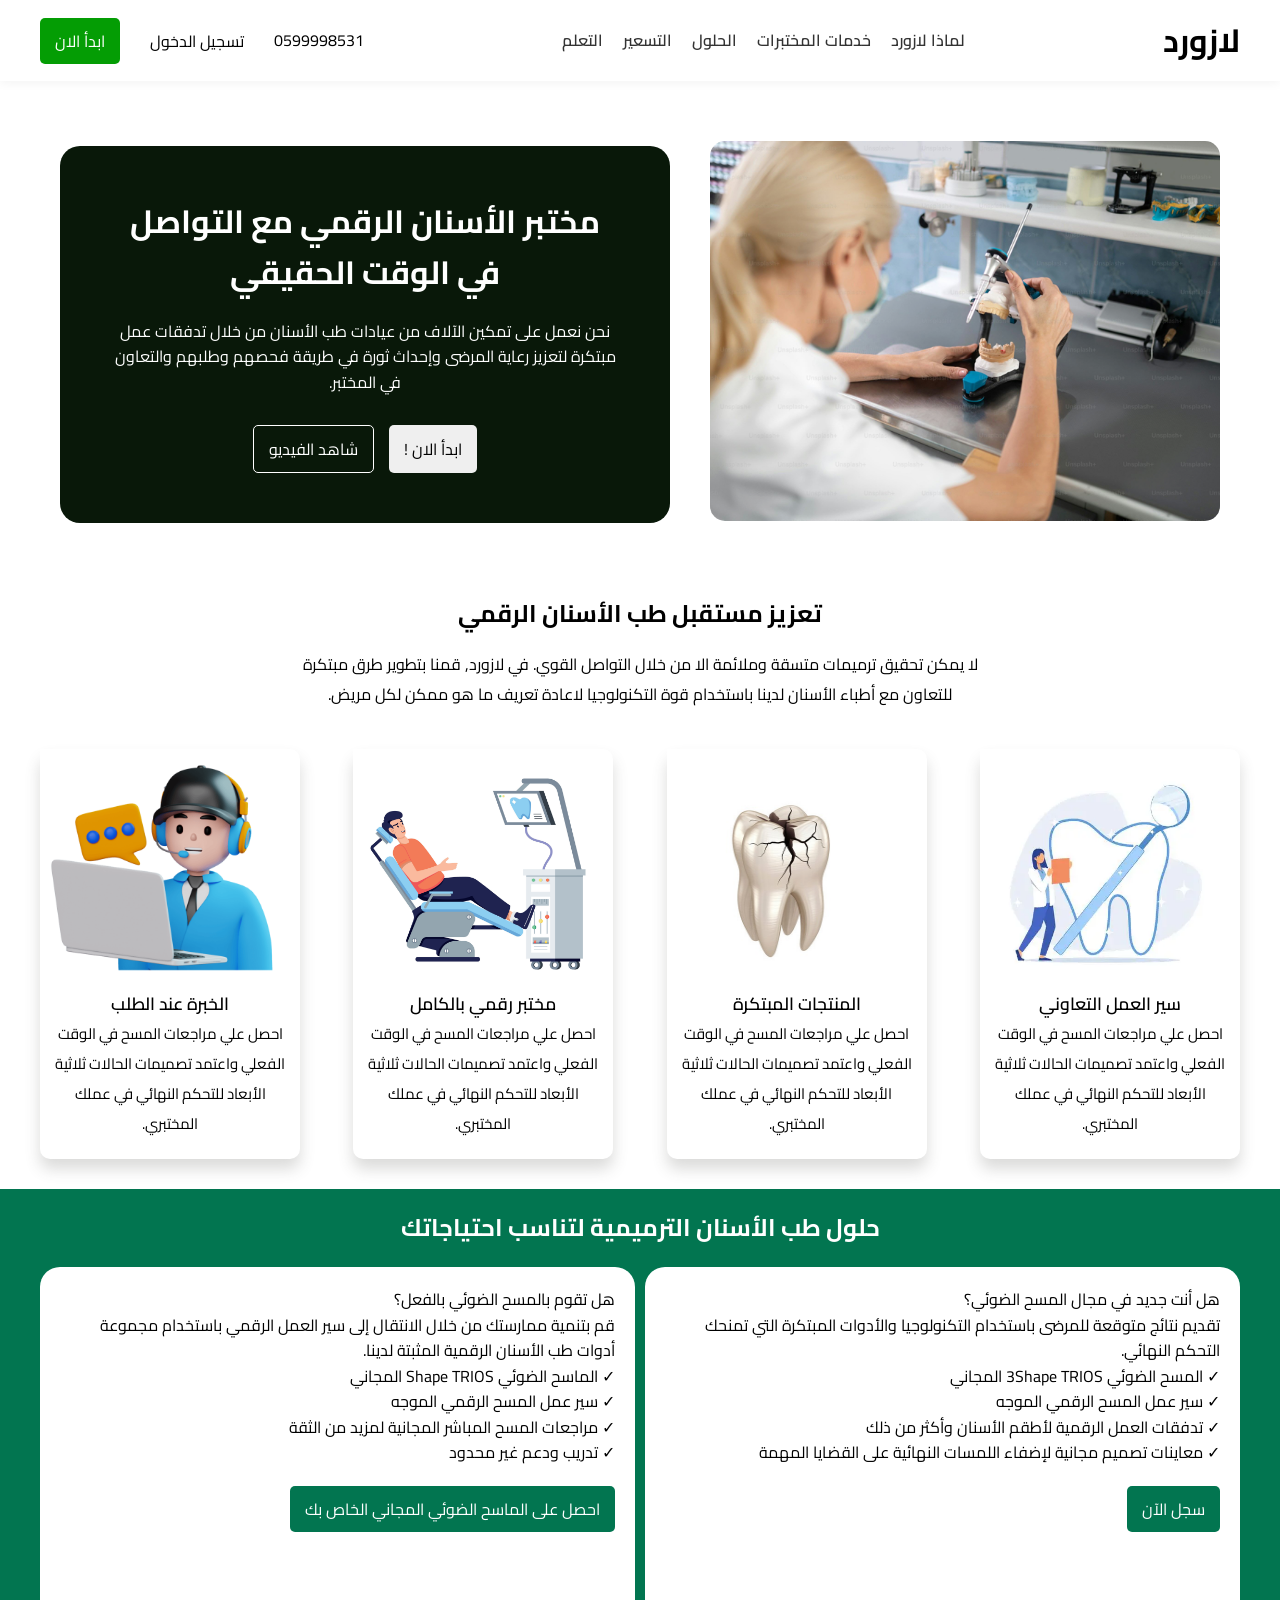
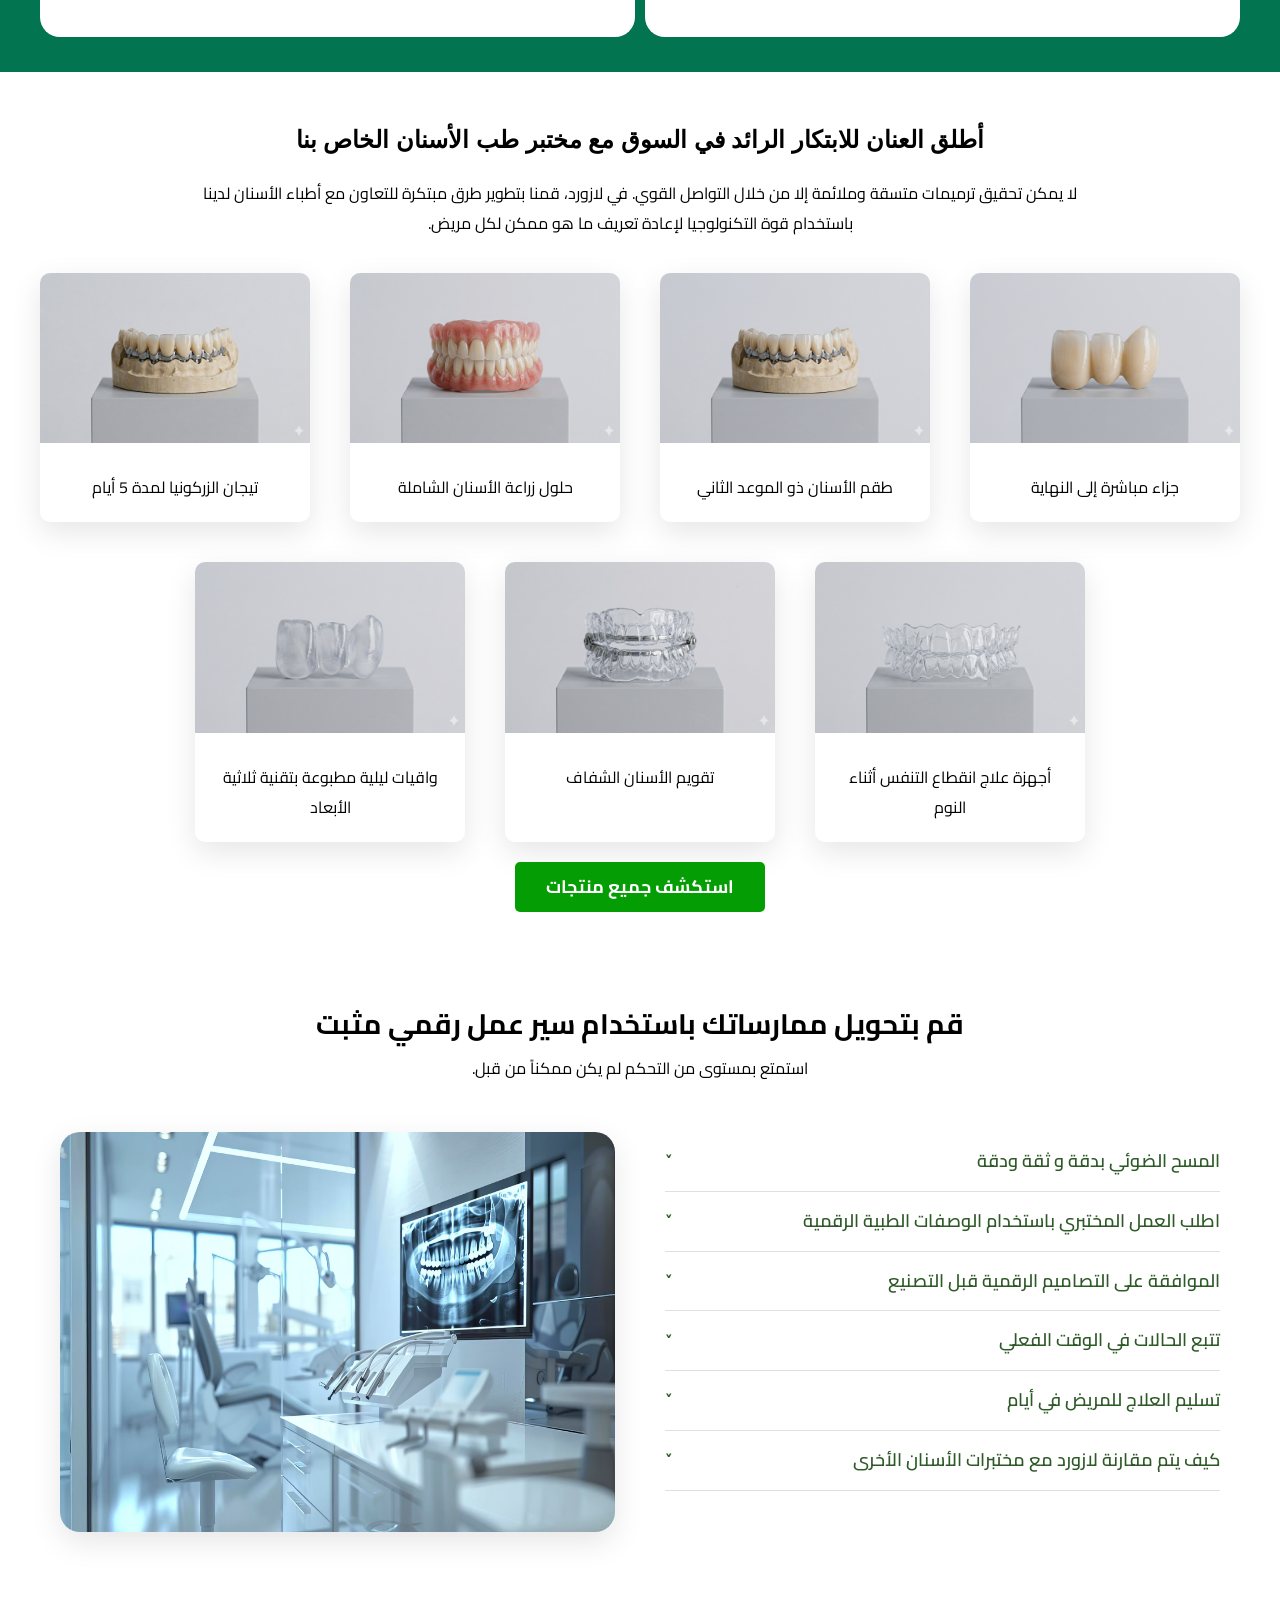
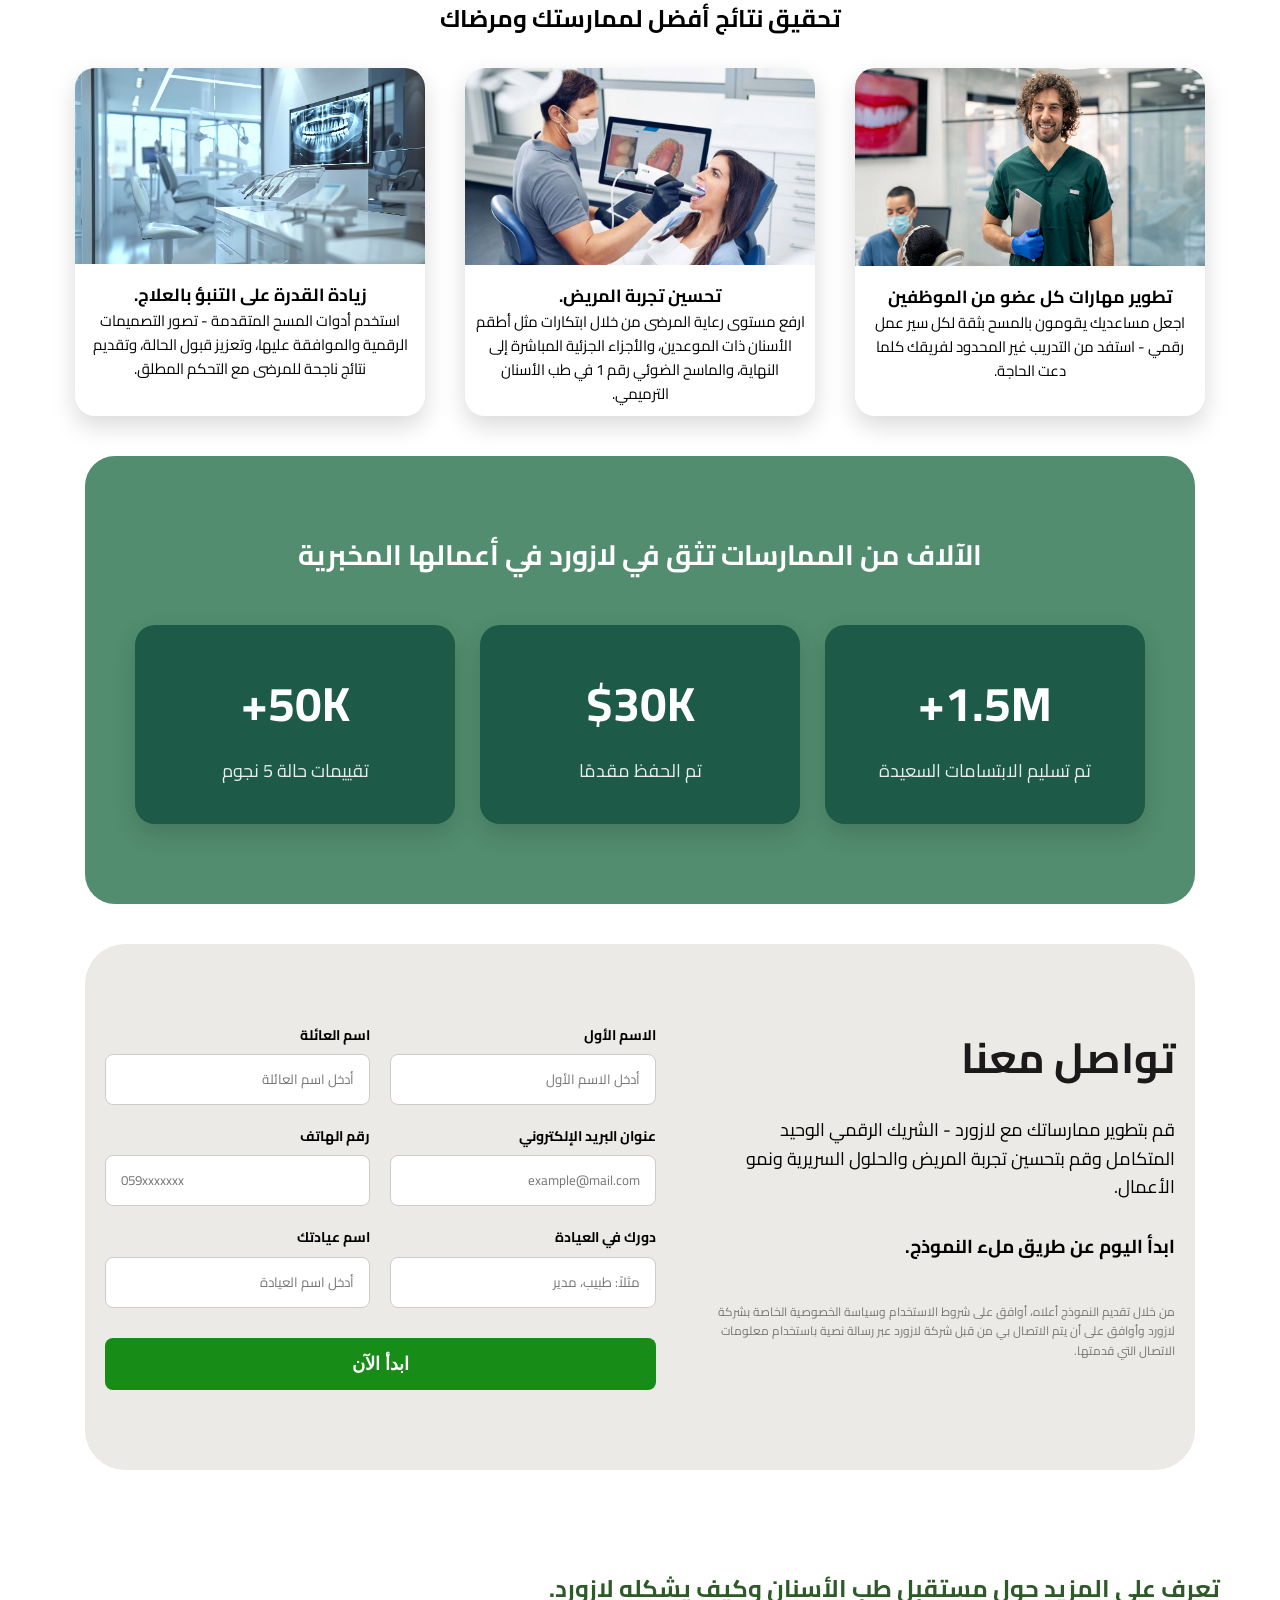
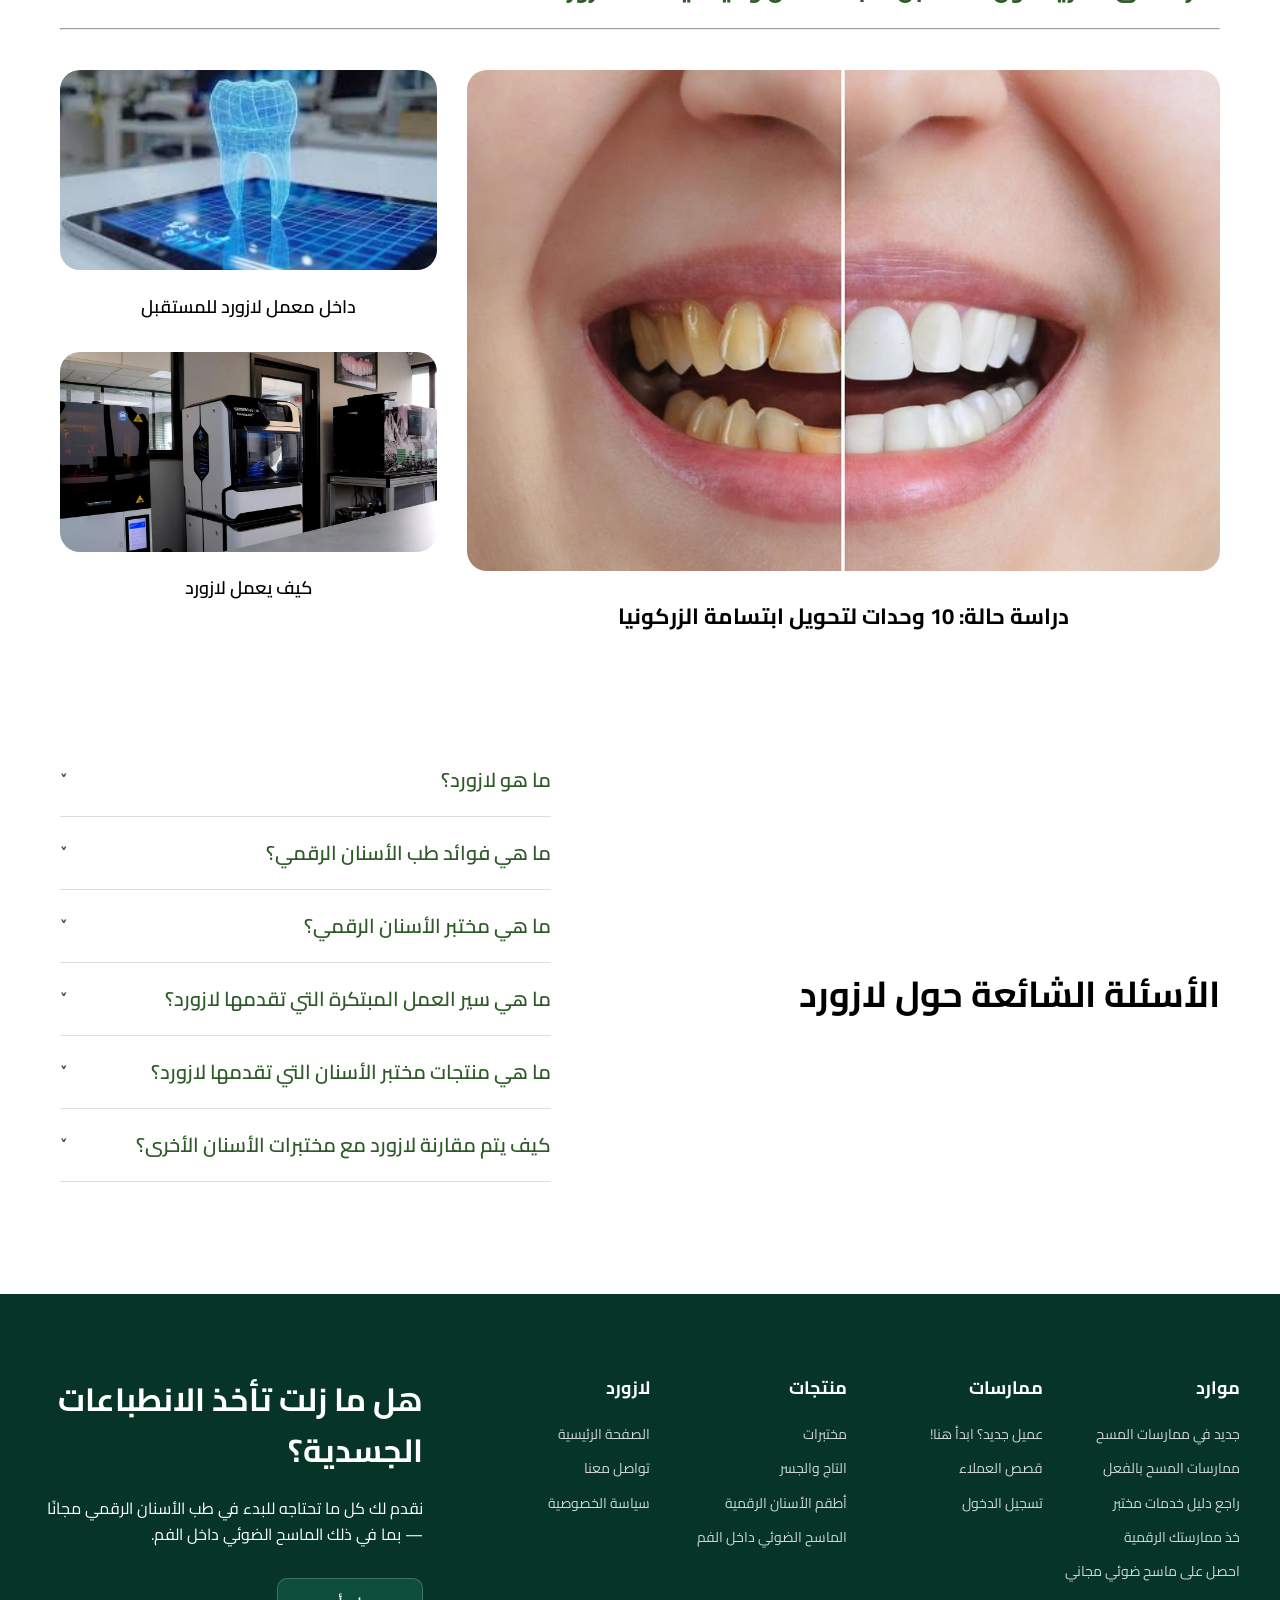
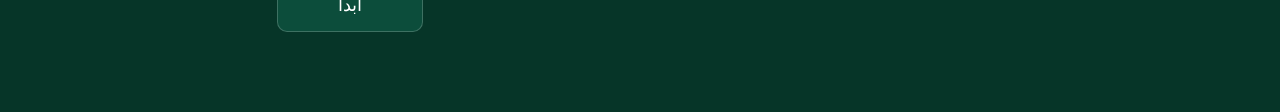
==== index.html @ 4a9c9817 "dental clinic-website" ====
<!doctype html>
<html lang="ar" dir="rtl">
  <head>
    <meta charset="UTF-8" />
    <meta name="viewport" content="width=device-width, initial-scale=1.0" />
    <title>لازورد - مختبر الأسنان الرقمي</title>
    <link rel="icon" type="image/png" href="assets/teeth_002.png">
    <link rel="stylesheet" href="./styles/style.css" />
  </head>
  <body>
    <header>
      <div class="container header-content">
        <h1><a href="./index.html">لازورد</a></h1>

        <nav class="main-nav">
          <ul class="nav-links">
            <li><a href="./why_lazord.html">لماذا لازورد</a></li>
            <li><a href="./lab_services.html">خدمات المختبرات</a></li>
            <li><a href="./solutions.html">الحلول</a></li>
            <li><a href="./pricing.html">التسعير</a></li>
            <li><a href="./learning.html">التعلم</a></li>
          </ul>
        </nav>

        <div class="info-header">
          <p class="connect-header">0599998531</p>
          <button class="login btn">تسجيل الدخول</button>
          <button class="start-now btn">ابدأ الان</button>
        </div>

        <button class="menu-toggle">☰</button>
      </div>
    </header>
    <!-----------------Hero Section-------------------->
    <section class="container hero-section">
      <div class="hero-image">
        <img src="./assets/hero-image.png" alt="Dental Clinic" />
      </div>

      <div class="hero-box">
        <h2 class="hero-title">
          مختبر الأسنان الرقمي مع التواصل في الوقت الحقيقي
        </h2>
        <p class="hero-text">
          نحن نعمل على تمكين الآلاف من عيادات طب الأسنان من خلال تدفقات عمل
          مبتكرة لتعزيز رعاية المرضى وإحداث ثورة في طريقة فحصهم وطلبهم والتعاون
          في المختبر.
        </p>

        <div class="hero-actions">
          <button class="hero-btn btn">ابدأ الان !</button>
          <button class="hero-btn btn btn-outline">شاهد الفيديو</button>
        </div>
      </div>
    </section>
    <!-----------------Services------------------------->
    <section class="container services">
      <h2 class="title-services">تعزيز مستقبل طب الأسنان الرقمي</h2>
      <p class="text-services">
        لا يمكن تحقيق ترميمات متسقة وملائمة الا من خلال التواصل القوي. في
        لازورد, قمنا بتطوير طرق مبتكرة للتعاون مع أطباء الأسنان لدينا باستخدام
        قوة التكنولوجيا لاعادة تعريف ما هو ممكن لكل مريض.
      </p>
      <div class="services-card">
        <div class="card">
          <img
            class="image-cardServices"
            src="./assets/services/digital-dentistry.png"
            alt=""
          />
          <h3 class="title-card">سير العمل التعاوني</h3>
          <p class="text-card">
            احصل علي مراجعات المسح في الوقت الفعلي واعتمد تصميمات الحالات ثلاثية
            الأبعاد للتحكم النهائي في عملك المختبري.
          </p>
        </div>

        <div class="card">
          <img
            class="image-cardServices"
            src="./assets/services/dental-prosthetics.jpg"
            alt=""
          />
          <h3 class="title-card">المنتجات المبتكرة</h3>
          <p class="text-card">
            احصل علي مراجعات المسح في الوقت الفعلي واعتمد تصميمات الحالات ثلاثية
            الأبعاد للتحكم النهائي في عملك المختبري.
          </p>
        </div>

        <div class="card">
          <img
            class="image-cardServices"
            src="./assets/services/dental-scanner.png"
            alt=""
          />
          <h3 class="title-card">مختبر رقمي بالكامل</h3>
          <p class="text-card">
            احصل علي مراجعات المسح في الوقت الفعلي واعتمد تصميمات الحالات ثلاثية
            الأبعاد للتحكم النهائي في عملك المختبري.
          </p>
        </div>

        <div class="card">
          <img
            class="image-cardServices"
            src="./assets/services/customer-support.png"
            alt=""
          />
          <h3 class="title-card">الخبرة عند الطلب</h3>
          <p class="text-card">
            احصل علي مراجعات المسح في الوقت الفعلي واعتمد تصميمات الحالات ثلاثية
            الأبعاد للتحكم النهائي في عملك المختبري.
          </p>
        </div>
      </div>
    </section>
    <!-----------------Dental Solutions------------------------------->
    <section class="dental-solutions">
      <h2 class="solutions-title">
        حلول طب الأسنان الترميمية لتناسب احتياجاتك
      </h2>
      <div class="container-solutions">
        <div class="solutions">
          <p>هل أنت جديد في مجال المسح الضوئي؟</p>
          <p>
            تقديم نتائج متوقعة للمرضى باستخدام التكنولوجيا والأدوات المبتكرة
            التي تمنحك التحكم النهائي.
          </p>
          <ul>
            <li>✓ المسح الضوئي 3Shape TRIOS المجاني</li>
            <li>✓ سير عمل المسح الرقمي الموجه</li>

            <li>✓ تدفقات العمل الرقمية لأطقم الأسنان وأكثر من ذلك</li>
            <li>
              ✓ معاينات تصميم مجانية لإضفاء اللمسات النهائية على القضايا المهمة
            </li>
          </ul>
          <button class="btn solution-btn">سجل الآن</button>
        </div>

        <div class="solutions">
          <p>هل تقوم بالمسح الضوئي بالفعل؟</p>
          <p>
            قم بتنمية ممارستك من خلال الانتقال إلى سير العمل الرقمي باستخدام
            مجموعة أدوات طب الأسنان الرقمية المثبتة لدينا.
          </p>

          <ul>
            <li>✓ الماسح الضوئي Shape TRIOS المجاني</li>
            <li>✓ سير عمل المسح الرقمي الموجه</li>
            <li>✓ مراجعات المسح المباشر المجانية لمزيد من الثقة</li>
            <li>✓ تدريب ودعم غير محدود</li>
          </ul>
          <button class="btn solution-btn">
            احصل على الماسح الضوئي المجاني الخاص بك
          </button>
        </div>
      </div>

      <div></div>
    </section>
    <!-----------------Dlaboratory Products--------------------------->
    <section class="container dlaboratory-products">
      <h2 class="product-title">
        أطلق العنان للابتكار الرائد في السوق مع مختبر طب الأسنان الخاص بنا
      </h2>
      <p class="product-text">
        لا يمكن تحقيق ترميمات متسقة وملائمة إلا من خلال التواصل القوي. في
        لازورد، قمنا بتطوير طرق مبتكرة للتعاون مع أطباء الأسنان لدينا باستخدام
        قوة التكنولوجيا لإعادة تعريف ما هو ممكن لكل مريض.
      </p>

      <div class="all-products">
        <div class="product-dental">
          <img
            class="products-image"
            src="./assets/all-products/zirconia-rowns_1.png"
            alt=""
          />
          <p class="products-text">جزاء مباشرة إلى النهاية</p>
        </div>

        <div class="product-dental">
          <img
            class="products-image"
            src="./assets/all-products/implant-solutions_2.png"
            alt=""
          />
          <p class="products-text">طقم الأسنان ذو الموعد الثاني</p>
        </div>

        <div class="product-dental">
          <img
            class="products-image"
            src="./assets/all-products/two-appointment-denture_3.png"
            alt=""
          />
          <p class="products-text">حلول زراعة الأسنان الشاملة</p>
        </div>

        <div class="product-dental">
          <img
            class="products-image"
            src="./assets/all-products/direct-to-end-parts-4.png"
            alt=""
          />
          <p class="products-text">تيجان الزركونيا لمدة 5 أيام</p>
        </div>

        <div class="product-dental">
          <img
            class="products-image"
            src="./assets/all-products/clear-aligner-5.png"
            alt=""
          />
          <p class="products-text">أجهزة علاج انقطاع التنفس أثناء النوم</p>
        </div>

        <div class="product-dental">
          <img
            class="products-image"
            src="./assets/all-products/sleep-apnea-appliances_6.png"
            alt=""
          />
          <p class="products-text">تقويم الأسنان الشفاف</p>
        </div>

        <div class="product-dental">
          <img
            class="products-image"
            src="./assets/all-products/3d-printed-night-guards7.png"
            alt=""
          />
          <p class="products-text">واقيات ليلية مطبوعة بتقنية ثلاثية الأبعاد</p>
        </div>
      </div>
      <button class="btn btn-products">استكشف جميع منتجات المختبر</button>
    </section>

    <!----------------transformation section--------------------------------------------------->
    <section class="transformation-section container">
      <div class="section-header">
        <h2>قم بتحويل ممارساتك باستخدام سير عمل رقمي مثبت</h2>
        <p>استمتع بمستوى من التحكم لم يكن ممكناً من قبل.</p>
      </div>

      <div class="transformation-content">
        <div class="accordion-container">
          <details>
            <summary>المسح الضوئي بدقة و ثقة ودقة</summary>
            <div class="details-content">
              <p>
                هنا يمكنك إضافة شرح مفصل حول تقنيات المسح الضوئي المستخدمة في
                لازورد.
              </p>
            </div>
          </details>

          <details>
            <summary>
              اطلب العمل المختبري باستخدام الوصفات الطبية الرقمية
            </summary>
            <div class="details-content">
              <p>
                تفاصيل حول كيفية إرسال الطلبات والمواصفات رقمياً لضمان السرعة.
              </p>
            </div>
          </details>

          <details>
            <summary>الموافقة على التصاميم الرقمية قبل التصنيع</summary>
            <div class="details-content">
              <p>
                شرح لعملية مراجعة التصميم ثلاثي الأبعاد واعتماده من قبل الطبيب.
              </p>
            </div>
          </details>

          <details>
            <summary>تتبع الحالات في الوقت الفعلي</summary>
            <div class="details-content">
              <p>نظام تتبع ذكي يتيح لك معرفة مرحلة تصنيع الحالة لحظة بلحظة.</p>
            </div>
          </details>

          <details>
            <summary>تسليم العلاج للمريض في أيام</summary>
            <div class="details-content">
              <p>التزامنا بتقليص مدة الانتظار لتوفير أفضل تجربة للمريض.</p>
            </div>
          </details>

          <details>
            <summary>كيف يتم مقارنة لازورد مع مختبرات الأسنان الأخرى</summary>
            <div class="details-content">
              <p>مقارنة توضح تفوق خدماتنا الرقمية من حيث الدقة والسرعة.</p>
            </div>
          </details>
        </div>

        <div class="transformation-image">
          <img src="./assets/image-1.png" alt="طبيب يراجع أشعة رقمية" />
        </div>
      </div>
    </section>
    <!-----------------better results-------------------------------------------------->
    <section class="container better-results">
      <h2 class="results-title">تحقيق نتائج أفضل لممارستك ومرضاك</h2>

      <div class="container-results">
        <div class="results">
          <img class="results-image" src="./assets/image-4.png" alt="" />

          <div class="better-results-text">
            <h3 class="">تطوير مهارات كل عضو من الموظفين</h3>
            <p>
              اجعل مساعديك يقومون بالمسح بثقة لكل سير عمل رقمي - استفد من
              التدريب غير المحدود لفريقك كلما دعت الحاجة.
            </p>
          </div>
        </div>

        <div class="results">
          <img class="results-image" src="./assets/image-2.png" alt="" />

          <div class="better-results-text">
            <h3>تحسين تجربة المريض.</h3>
            <p>
              ارفع مستوى رعاية المرضى من خلال ابتكارات مثل أطقم الأسنان ذات
              الموعدين، والأجزاء الجزئية المباشرة إلى النهاية، والماسح الضوئي
              رقم 1 في طب الأسنان الترميمي.
            </p>
          </div>
        </div>

        <div class="results">
          <img class="results-image" src="./assets/image-1.png" alt="" />

          <div class="better-results-text">
            <h3>زيادة القدرة على التنبؤ بالعلاج.</h3>
            <p>
              استخدم أدوات المسح المتقدمة - تصور التصميمات الرقمية والموافقة
              عليها، وتعزيز قبول الحالة، وتقديم نتائج ناجحة للمرضى مع التحكم
              المطلق.
            </p>
          </div>
        </div>
      </div>
    </section>
    <!----------------stats section--------------------------------------------------->

    <section class="stats-section">
      <div class="container">
        <h2 class="stats-title">
          الآلاف من الممارسات تثق في لازورد في أعمالها المخبرية
        </h2>

        <div class="stats-grid">
          <div class="stat-card">
            <h3 class="stat-number">1.5M+</h3>
            <p class="stat-text">تم تسليم الابتسامات السعيدة</p>
          </div>

          <div class="stat-card">
            <h3 class="stat-number">$30K</h3>
            <p class="stat-text">تم الحفظ مقدمًا</p>
          </div>

          <div class="stat-card">
            <h3 class="stat-number">50K+</h3>
            <p class="stat-text">تقييمات حالة 5 نجوم</p>
          </div>
        </div>
      </div>
    </section>
    <!-----------------contact-section-------------------------------------------------->

    <section class="contact-section">
      <div class="container contact-wrapper">
        <div class="contact-info">
          <h2>تواصل معنا</h2>
          <p>
            قم بتطوير ممارساتك مع لازورد - الشريك الرقمي الوحيد المتكامل وقم
            بتحسين تجربة المريض والحلول السريرية ونمو الأعمال.
          </p>
          <h3>ابدأ اليوم عن طريق ملء النموذج.</h3>
          <p class="disclaimer">
            من خلال تقديم النموذج أعلاه، أوافق على شروط الاستخدام وسياسة
            الخصوصية الخاصة بشركة لازورد وأوافق على أن يتم الاتصال بي من قبل
            شركة لازورد عبر رسالة نصية باستخدام معلومات الاتصال التي قدمتها.
          </p>
        </div>

        <form class="contact-form">
          <div class="form-grid">
            <div class="form-group">
              <label>الاسم الأول</label>
              <input type="text" placeholder="أدخل الاسم الأول" />
            </div>
            <div class="form-group">
              <label>اسم العائلة</label>
              <input type="text" placeholder="أدخل اسم العائلة" />
            </div>
            <div class="form-group">
              <label>عنوان البريد الإلكتروني</label>
              <input type="email" placeholder="example@mail.com" />
            </div>
            <div class="form-group">
              <label>رقم الهاتف</label>
              <input type="tel" placeholder="059xxxxxxx" />
            </div>
            <div class="form-group">
              <label>دورك في العيادة</label>
              <input type="text" placeholder="مثلاً: طبيب، مدير" />
            </div>
            <div class="form-group">
              <label>اسم عيادتك</label>
              <input type="text" placeholder="أدخل اسم العيادة" />
            </div>
          </div>
          <button type="submit" class="submit-btn">ابدأ الآن</button>
        </form>
      </div>
    </section>

    <!-- --------------insights-section------------------------------------------------------ -->
    <section class="insights-section container">
      <h2 class="main-link">
        تعرف على المزيد حول مستقبل طب الأسنان وكيف يشكله لازورد.
      </h2>
      <hr />

      <div class="insights-grid">
        <div class="case-study-card">
          <div class="image-wrapper">
            <img
              src="./assets/Dental-before-and-after.jpg"
              alt="10 Unit Zirconia Transformation"
            />
          </div>
          <h3>دراسة حالة: 10 وحدات لتحويل ابتسامة الزركونيا</h3>
        </div>

        <div class="side-articles">
          <div class="article-card">
            <img
              src="./assets/dental-collaborating.jpg"
              alt="Inside Lazord Lab"
            />
            <h4>داخل معمل لازورد للمستقبل</h4>
          </div>
          <div class="article-card">
            <img
              src="./assets/Bant-Dental-3D-Printer.jpg"
              alt="How Lazord Works"
            />
            <h4>كيف يعمل لازورد</h4>
          </div>
        </div>
      </div>
    </section>
    <!-- --------------faq-section ------------------------------------------------------- -->
    <section class="faq-section container">
      <div class="faq-grid">
        <div class="faq-title">
          <h2>الأسئلة الشائعة حول لازورد</h2>
        </div>

        <div class="faq-accordion">
          <details>
            <summary>ما هو لازورد؟</summary>
            <p>لازورد هو شريكك الرقمي المتكامل في مجال طب الأسنان...</p>
          </details>
          <details>
            <summary>ما هي فوائد طب الأسنان الرقمي؟</summary>
            <p>
              الدقة العالية، السرعة في الإنجاز، وتحسين تجربة المريض بشكل ملحوظ.
            </p>
          </details>
          <details>
            <summary>ما هي مختبر الأسنان الرقمي؟</summary>
            <p>
              هو مختبر يعتمد بالكامل على تقنيات CAD/CAM والمسح الرقمي بدلاً من
              الطرق التقليدية.
            </p>
          </details>
          <details>
            <summary>ما هي سير العمل المبتكرة التي تقدمها لازورد؟</summary>
            <p>
              نوفر سير عمل يبدأ من المسح الضوئي المباشر وصولاً إلى التصميم
              الرقمي المعتمد.
            </p>
          </details>
          <details>
            <summary>ما هي منتجات مختبر الأسنان التي تقدمها لازورد؟</summary>
            <p>
              تيجان الزركونيا، التقويم الشفاف، حلول الزراعة، وأطقم الأسنان
              الرقمية.
            </p>
          </details>
          <details>
            <summary>كيف يتم مقارنة لازورد مع مختبرات الأسنان الأخرى؟</summary>
            <p>نتفوق بالدقة، السرعة، والدعم التقني المباشر للأطباء.</p>
          </details>
        </div>
      </div>
    </section>
    <!-- -------------------------------------------------- -->

    <footer class="main-footer">
      <div class="container footer-grid">
        <div class="footer-links">
          <div class="footer-col">
            <h4>موارد</h4>
            <ul>
              <li>جديد في ممارسات المسح</li>
              <li>ممارسات المسح بالفعل</li>
              <li>راجع دليل خدمات مختبر</li>
              <li>خذ ممارستك الرقمية</li>
              <li>احصل على ماسح ضوئي مجاني</li>
            </ul>
          </div>
          <div class="footer-col">
            <h4>ممارسات</h4>
            <ul>
              <li>عميل جديد؟ ابدأ هنا!</li>
              <li>قصص العملاء</li>
              <li>تسجيل الدخول</li>
            </ul>
          </div>
          <div class="footer-col">
            <h4>منتجات</h4>
            <ul>
              <li>مختبرات</li>
              <li>التاج والجسر</li>
              <li>أطقم الأسنان الرقمية</li>
              <li>الماسح الضوئي داخل الفم</li>
            </ul>
          </div>
          <div class="footer-col">
            <h4>لازورد</h4>
            <ul>
              <li>الصفحة الرئيسية</li>
              <li>تواصل معنا</li>
              <li>سياسة الخصوصية</li>
            </ul>
          </div>
        </div>

        <div class="footer-cta">
          <h2>هل ما زلت تأخذ الانطباعات الجسدية؟</h2>
          <p>
            نقدم لك كل ما تحتاجه للبدء في طب الأسنان الرقمي مجانًا — بما في ذلك
            الماسح الضوئي داخل الفم.
          </p>
          <button class="cta-btn">ابدأ</button>
        </div>
      </div>
    </footer>
  </body>
</html>
---- styles/style.css ----
@import url('https://fonts.googleapis.com/css2?family=Cairo:wght@400;600;700&display=swap');

* {
    margin: 0;
    padding: 0;
    box-sizing: border-box;
}

body {
    font-family: 'Cairo', sans-serif;
    line-height: 1.6;
    overflow-x: hidden;
}

.container {
    max-width: 1200px;
    margin: 0 auto;
    padding: 0;
}

/*---------------- Header ----------------*/
header {
    background: #fff;
    box-shadow: 0 2px 10px rgba(0, 0, 0, 0.05);
    padding: 15px 20px;
}

.navbar {
    display: flex;
    justify-content: space-between;
    align-items: center;
}

nav ul {
    display: flex;
    list-style: none;
    gap: 20px;
}

.btn {
    padding: 8px 20px;
    border-radius: 5px;
    cursor: pointer;
    border: none;
}

.btn-start {
    background: rgb(4, 157, 4);
    color: white;
}

a {
    text-decoration: none;
    color: #000;
}

.header-content {
    display: flex;
    justify-content: space-between;
    align-items: center;
}

.nav-links {
    display: flex;
    list-style: none;
    gap: 20px;
}

.nav-links a {
    text-decoration: none;
    color: #333;
    font-weight: 600;
}

.info-header {
    display: flex;
    align-items: center;
    gap: 15px;
}

.btn {
    cursor: pointer;
    border-radius: 5px;
    padding: 8px 15px;
    font-size: 16px;
    border: none;
    font-family: 'Cairo';
    transition: 0.3s;
}

.start-now {
    background-color: rgb(4, 157, 4);
    color: #fff;
    border: none;
}

.login {
    background: none;
    border: 1px solid var rgb(4, 157, 4);
    color: var rgb(4, 157, 4);
}

.menu-toggle {
    display: none;
    font-size: 24px;
    background: none;
    border: none;
}

/*---------------- Hero Section ----------------*/
.hero-section {
    display: flex;
    gap: 40px;
    padding: 60px 20px;
    align-items: center;
}

.hero-image,
.hero-box {
    flex: 1;
}

.hero-image img {
    width: 100%;
    height: auto;
    border-radius: 15px;
    object-fit: cover;
}

.hero-box {
    background-color: rgb(9, 24, 9);
    color: #fff;
    padding: 50px;
    border-radius: 20px;
    text-align: center;
}

.hero-title {
    font-size: 32px;
    margin-bottom: 20px;
}

.hero-actions {
    display: flex;
    justify-content: center;
    gap: 15px;
    margin-top: 30px;
}

.btn-outline {
    background: none;
    border: 1px solid #fff;
    color: #fff;
}

@media (max-width: 992px) {

    .nav-links,
    .info-header p {
        display: none;
    }

    .menu-toggle {
        display: block;
    }

    .hero-section {
        flex-direction: column;
        text-align: center;
    }

    .hero-box {
        width: 100%;
        padding: 30px;
    }

    .hero-title {
        font-size: 24px;
    }
}

@media (max-width: 480px) {
    .hero-actions {
        flex-direction: column;
    }

    .btn {
        width: 100%;
    }
}

/*-------------Services Card---------------- */
.services {
    display: flex;
    flex-direction: column;
    align-items: center;
    line-height: 30px;
    text-align: center;

}

.title-services {
    margin: 10px;
}

.services-card {
    width: 100%;
    margin: 30px 0;
    display: flex;
    flex-direction: row;
    justify-content: space-between;
    height: auto;
    gap: 10px;

}

@media (max-width: 800px) {
    .services-card {
        flex-wrap: wrap;
        justify-content: center;
    }
}

.text-services {
    width: 60%;
    text-align: center;
    padding: 10px;

}

@media (max-width: 750px) {
    .text-services {
        width: 90%;
    }
}

.card {
    width: 260px;
    font-size: 15px;
    padding: 0 10px;
    box-shadow: 0 10px 15px rgba(73, 77, 71, 0.2);
    border-radius: 10px;
}

.image-cardServices {
    width: 250px;
    height: 250px;
}

.title-card {
    font-weight: 600;
    margin-top: -20px;
}

.text-card {
    padding-bottom: 20px;
}

/*------------------Dental Solutions----------------------*/
.dental-solutions {
    display: flex;
    flex-direction: column;
    align-items: center;
    background-color: rgb(2, 117, 80);
    padding-top: 20px;
    padding-bottom: 35px;
}

.container-solutions {
    display: flex;
    flex-direction: row;
    justify-content: center;
    gap: 10px;
    max-width: 1200px;
    width: 100%;
}

@media (max-width: 920px) {
    .container-solutions {
        flex-direction: column;
        align-items: center;
    }
}

.solutions {
    background-color: #fff;
    width: 600px;
    max-width: 80%;
    height: 370px;
    padding: 20px;
    border-radius: 20px;
}

.solutions-title {
    padding-bottom: 20px;
    color: #fff;
}

ul {
    list-style: none;
}

.solution-btn {
    margin-top: 20px;
    background-color: rgb(2, 117, 80);
    color: #fff;
}

/*-------------------Dlaboratory Products----------------------*/
.dlaboratory-products {
    display: flex;
    flex-direction: column;
    justify-content: center;
    align-items: center;
    padding: 30px 0;
    text-align: center;
    line-height: 30px;
}

.product-title {
    padding-top: 20px;
    font-family: 'Segoe UI', Tahoma, Geneva, Verdana, sans-serif;
    line-height: 1.5;
}

.product-text {
    width: 80%;
    padding: 20px;
}

.all-products {
    display: flex;
    flex-direction: row;
    justify-content: center;
    padding-top: 15px;
    gap: 40px;
    flex-wrap: wrap;
    box-sizing: border-box;
}

.product-dental {
    max-width: 270px;
    box-shadow: 0 10px 30px rgba(0, 0, 0, 0.1);
    border-radius: 10px;
}

.products-image {
    width: 100%;
    height: auto;
    border-radius: 10px 10px 0 0;
}

.products-text {
    padding: 20px;
}

.btn-products {
    margin-top: 20px;
    background-color: rgb(4, 157, 4);
    color: #fff;
    width: 250px;
    font-size: 18px;
    font-weight: 700;
    height: 50px;
}

/*-------------------------------------------------------*/
.transformation-section {
    padding: 60px 20px;
    direction: rtl;
}

.section-header {
    text-align: center;
    margin-bottom: 50px;
}

.section-header h2 {
    font-size: 28px;
    color: #000;
    margin-bottom: 10px;
}

.transformation-content {
    display: flex;
    gap: 50px;
    align-items: flex-start;
}

.accordion-container {
    flex: 1;
}

details {
    border-bottom: 1px solid #e0e0e0;
    padding: 15px 0;
}

summary {
    list-style: none;
    display: flex;
    justify-content: space-between;
    align-items: center;
    cursor: pointer;
    font-size: 18px;
    color: #2d5a27;
    font-weight: 600;
}

summary::after {
    content: '˅';
    font-size: 14px;
    transition: 0.3s;
}

details[open] summary::after {
    transform: rotate(180deg);
}

.details-content {
    padding: 15px 10px;
    color: #666;
    line-height: 1.7;
}

.transformation-image {
    flex: 1;
}

.transformation-image img {
    width: 100%;
    border-radius: 20px;
    box-shadow: 0 10px 30px rgba(0, 0, 0, 0.1);
    height: 400px;
}

@media (max-width: 992px) {
    .transformation-content {
        flex-direction: column-reverse;
        gap: 30px;
    }

    .section-header h2 {
        font-size: 22px;
    }
}

/*----------------------better results-------------------------*/

.better-results {
    text-align: center;
}

.results-title {
    padding-bottom: 30px;
}

.container-results {
    display: flex;
    flex-direction: row;
    justify-content: center;
    flex-wrap: wrap;
    gap: 40px;
}

.results {
    max-width: 350px;
    border-radius: 20px;
    box-shadow: 0 10px 25px rgba(0, 0, 0, 0.15);
    font-size: 15px;
}

.results-image {
    width: 100%;
    border-radius: 20px 20px 0 0;
}

.better-results-text {
    padding: 10px;
}

/* --------------------stats section---------------------------- */
.stats-section {
    background-color: #528d6f;
    padding: 80px 20px;
    direction: rtl;
    text-align: center;
    border-radius: 30px;
    margin: 40px auto;
    max-width: 1110px;
}

.stats-title {
    color: #ffffff;
    font-size: 28px;
    font-weight: 700;
    margin-bottom: 50px;
    line-height: 1.4;
}

.stats-grid {
    display: flex;
    justify-content: center;
    gap: 25px;
    flex-wrap: wrap;
}

.stat-card {
    background-color: #1e5a48;
    color: #ffffff;
    padding: 40px 30px;
    border-radius: 20px;
    flex: 1;
    min-width: 250px;
    max-width: 320px;
    box-shadow: 0 10px 25px rgba(0, 0, 0, 0.15);
    transition: transform 0.3s ease;
}

.stat-card:hover {
    transform: translateY(-10px);
}

.stat-number {
    font-size: 48px;
    font-weight: 700;
    margin-bottom: 15px;
    display: block;
}

.stat-text {
    font-size: 18px;
    font-weight: 400;
    opacity: 0.9;
    line-height: 1.5;
}

@media (max-width: 768px) {
    .stats-grid {
        flex-direction: column;
        align-items: center;
    }

    .stat-card {
        width: 100%;
        max-width: 100%;
    }

    .stats-title {
        font-size: 22px;
    }

    .stat-number {
        font-size: 38px;
    }
}

/* ----------------contact-section---------------------- */

.contact-section {
    background-color: #ebeae6;
    padding: 80px 20px;
    direction: rtl;
    border-radius: 40px;
    margin: 40px auto;
    max-width: 1110px;
}

.contact-wrapper {
    display: flex;
    gap: 60px;
    align-items: flex-start;
}

.contact-info {
    flex: 1;
}

.contact-info h2 {
    font-size: 42px;
    margin-bottom: 25px;
    color: #1a1a1a;
}

.contact-info p {
    font-size: 18px;
    line-height: 1.6;
    margin-bottom: 30px;
}

.disclaimer {
    font-size: 12px !important;
    color: #777;
    margin-top: 40px;
}

.contact-form {
    flex: 1.2;
}

.form-grid {
    display: grid;
    grid-template-columns: 1fr 1fr;
    gap: 20px;
}

.form-group {
    display: flex;
    flex-direction: column;
    text-align: right;
}

.form-group label {
    margin-bottom: 8px;
    font-weight: 700;
    font-size: 14px;
}

.form-group input {
    padding: 12px 15px;
    border: 1px solid #ccc;
    border-radius: 8px;
    font-family: 'Cairo', sans-serif;
    outline: none;
}

.form-group input:focus {
    border-color: #178d17;
}

.submit-btn {
    background-color: #178d17;
    color: white;
    padding: 15px 40px;
    border: none;
    border-radius: 8px;
    font-size: 18px;
    font-weight: 700;
    margin-top: 30px;
    cursor: pointer;
    width: 100%;
    transition: 0.3s;
}

.submit-btn:hover {
    background-color: #126b12;
}

@media (max-width: 992px) {
    .contact-wrapper {
        flex-direction: column;
    }

    .form-grid {
        grid-template-columns: 1fr;
    }

    .submit-btn {
        width: 100%;
    }
}

/* -------------------insights-section--------------------- */

.insights-section {
    padding: 60px 20px;
    direction: rtl;
}

.main-link {
    color: #2d5a27;
    font-size: 24px;
    margin-bottom: 20px;
    cursor: pointer;
}

.insights-grid {
    display: grid;
    grid-template-columns: 2fr 1fr;
    gap: 30px;
    margin-top: 40px;
    text-align: center;
}

.case-study-card h3 {
    margin-top: 20px;
    font-size: 22px;
    font-weight: 700;
}

.case-study-card img {
    width: 100%;
    border-radius: 20px;
    background-color: #0c3b2e;
}

.side-articles {
    display: flex;
    flex-direction: column;
    gap: 30px;
}

.article-card img {
    width: 100%;
    height: 200px;
    object-fit: cover;
    border-radius: 20px;
}

.article-card h4 {
    margin-top: 15px;
    font-size: 18px;
    font-weight: 600;
}

@media (max-width: 992px) {
    .insights-grid {
        grid-template-columns: 1fr;
    }
}

/* --------------------faq-section---------------------- */

.faq-section {
    padding: 50px 20px;
    direction: rtl;
}

.faq-grid {
    display: grid;
    grid-template-columns: 1.2fr 1fr;
    gap: 80px;
    align-items: start;
}

.faq-title h2 {
    font-size: 36px;
    font-weight: 700;
    color: #000;
    line-height: 1.3;
    display: flex;
    flex-direction: column;
    justify-content: center;
    height: 500px;
}

.faq-accordion details {
    border-bottom: 1px solid #ddd;
    padding: 20px 0;
}

.faq-accordion summary {
    list-style: none;
    display: flex;
    justify-content: space-between;
    align-items: center;
    cursor: pointer;
    font-size: 20px;
    color: #2d5a27;
    font-weight: 600;
}

.faq-accordion details[open] summary::before {
    transform: rotate(180deg);
}

.faq-accordion p {
    padding-top: 15px;
    color: #666;
    line-height: 1.6;
}

@media (max-width: 992px) {
    .faq-grid {
        grid-template-columns: 1fr;
        gap: 40px;
    }

    .faq-title {
        order: -1;
        text-align: center;
    }
}

/* ---------------------footer----------------------- */

.main-footer {
    background-color: #063528;
    color: #ffffff;
    padding: 80px 20px;
    direction: rtl;
}

.footer-grid {
    display: grid;
    grid-template-columns: 2fr 1fr;
    gap: 50px;
}

.footer-links {
    display: grid;
    grid-template-columns: repeat(4, 1fr);
    gap: 20px;
}

.footer-col h4 {
    font-size: 18px;
    margin-bottom: 20px;
    font-weight: 700;
}

.footer-col ul {
    list-style: none;
    padding: 0;
}

.footer-col ul li {
    font-size: 14px;
    margin-bottom: 12px;
    opacity: 0.8;
    cursor: pointer;
    transition: 0.3s;
}

.footer-col ul li:hover {
    opacity: 1;
}

.footer-cta {
    text-align: right;
}

.footer-cta h2 {
    font-size: 32px;
    margin-bottom: 20px;
}

.footer-cta p {
    font-size: 16px;
    line-height: 1.6;
    margin-bottom: 30px;
}

.cta-btn {
    background-color: #0c4d3b;
    color: white;
    border: 1px solid #ffffff33;
    padding: 15px 60px;
    border-radius: 10px;
    font-size: 18px;
    cursor: pointer;
}

@media (max-width: 992px) {
    .footer-grid {
        grid-template-columns: 1fr;
    }

    .footer-links {
        grid-template-columns: repeat(2, 1fr);
    }

    .footer-cta {
        order: -1;
        text-align: center;
    }
}
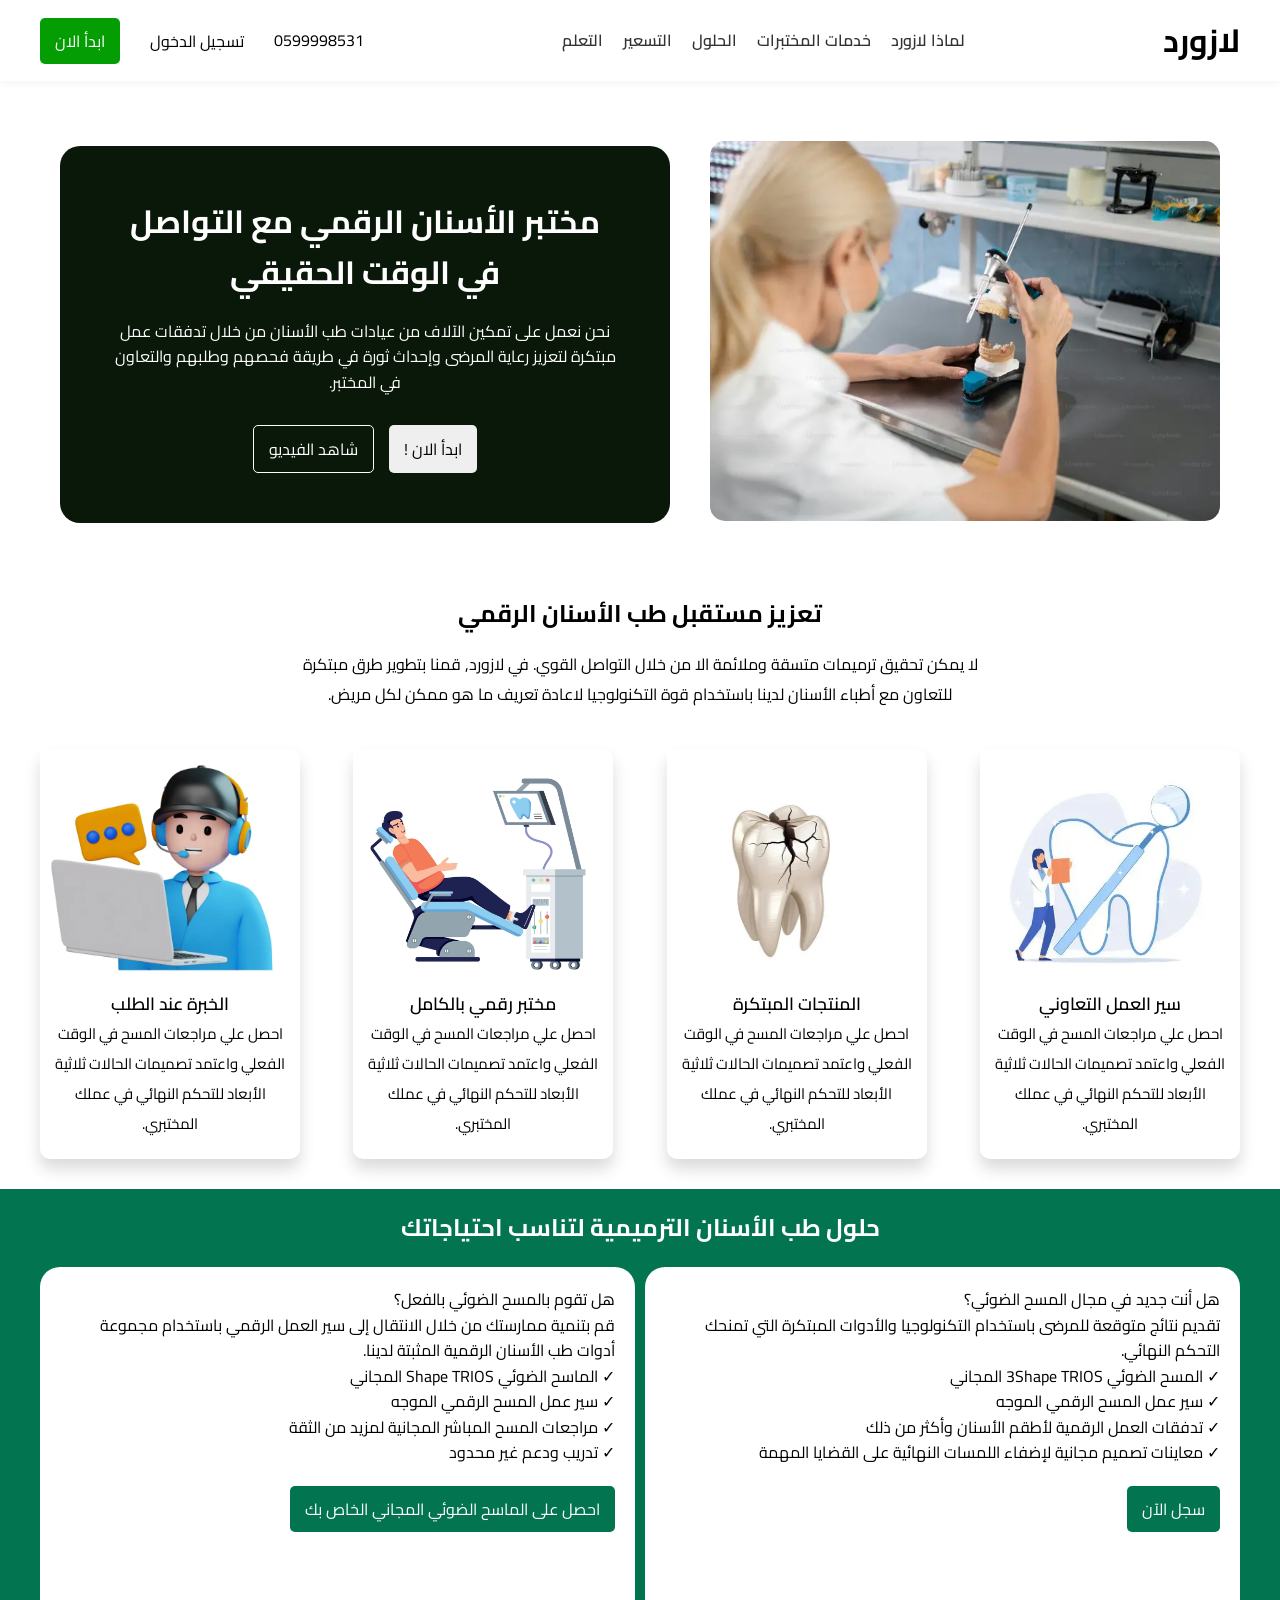
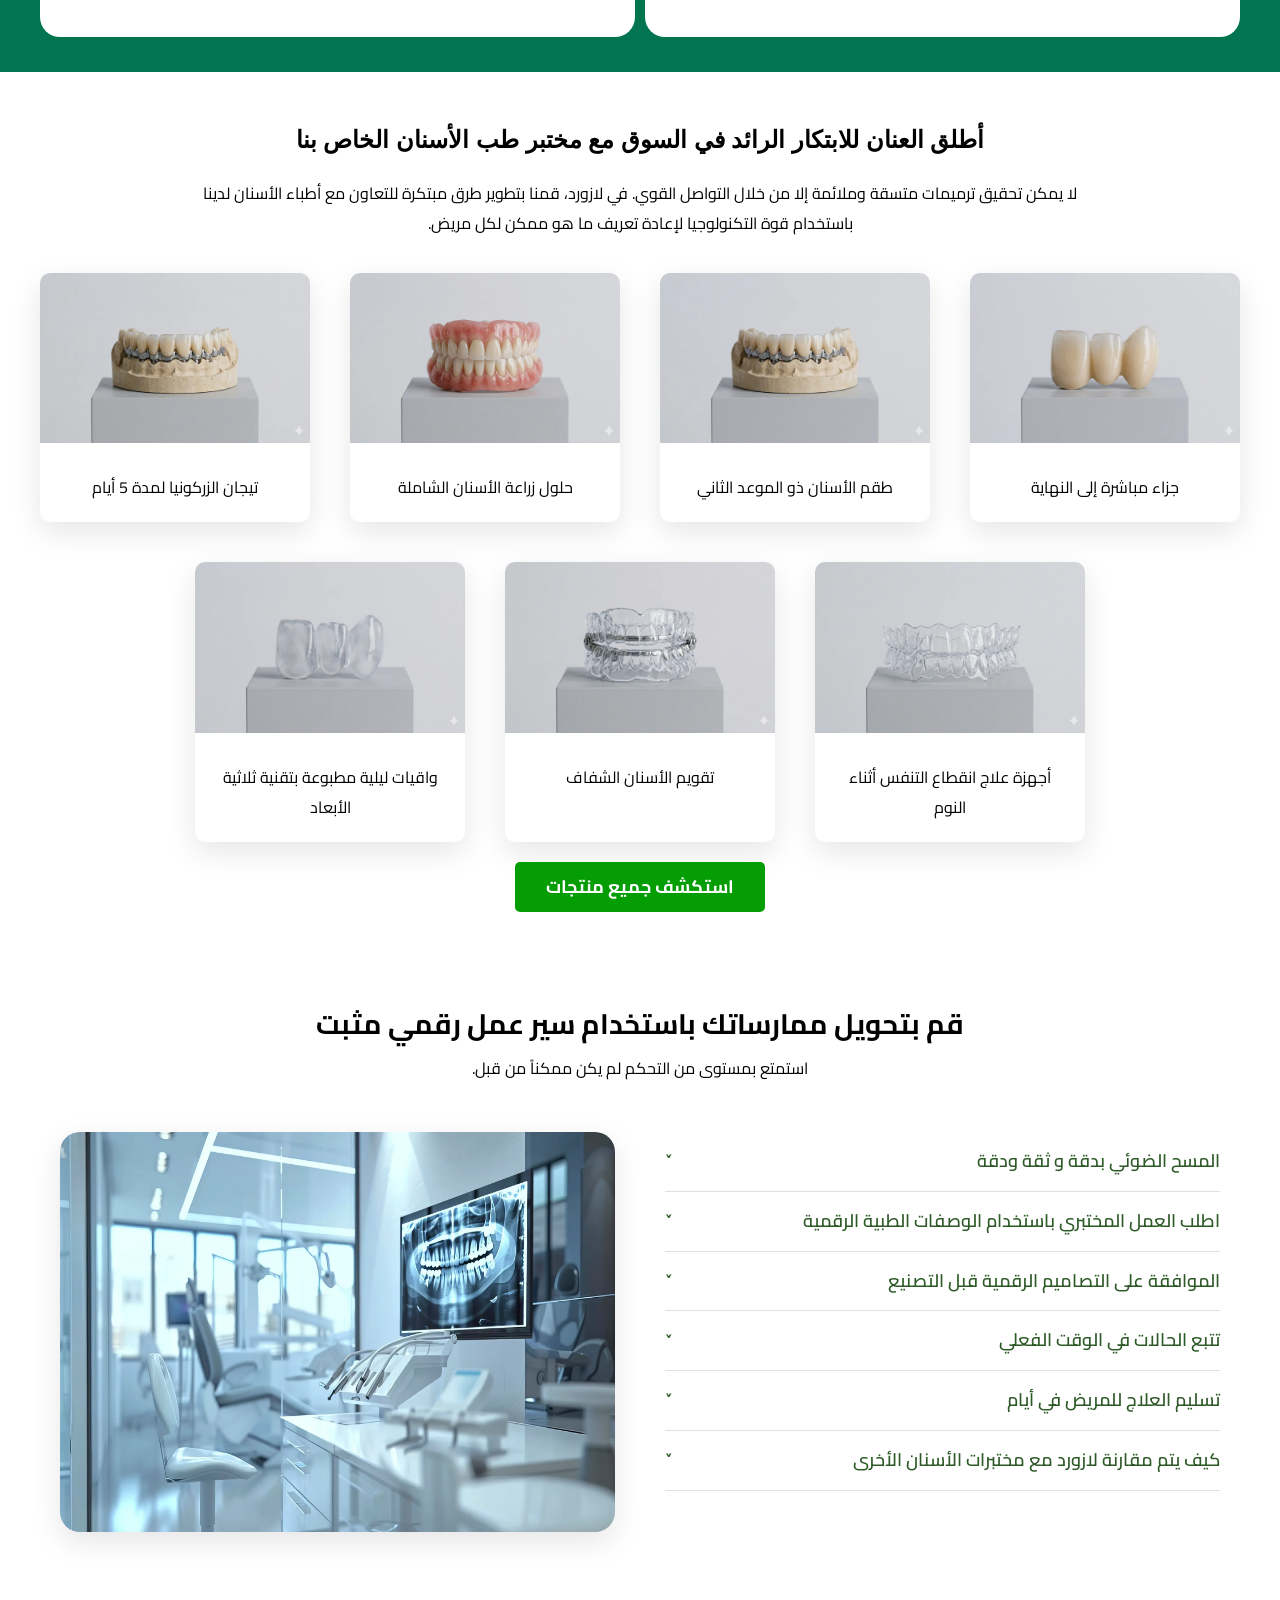
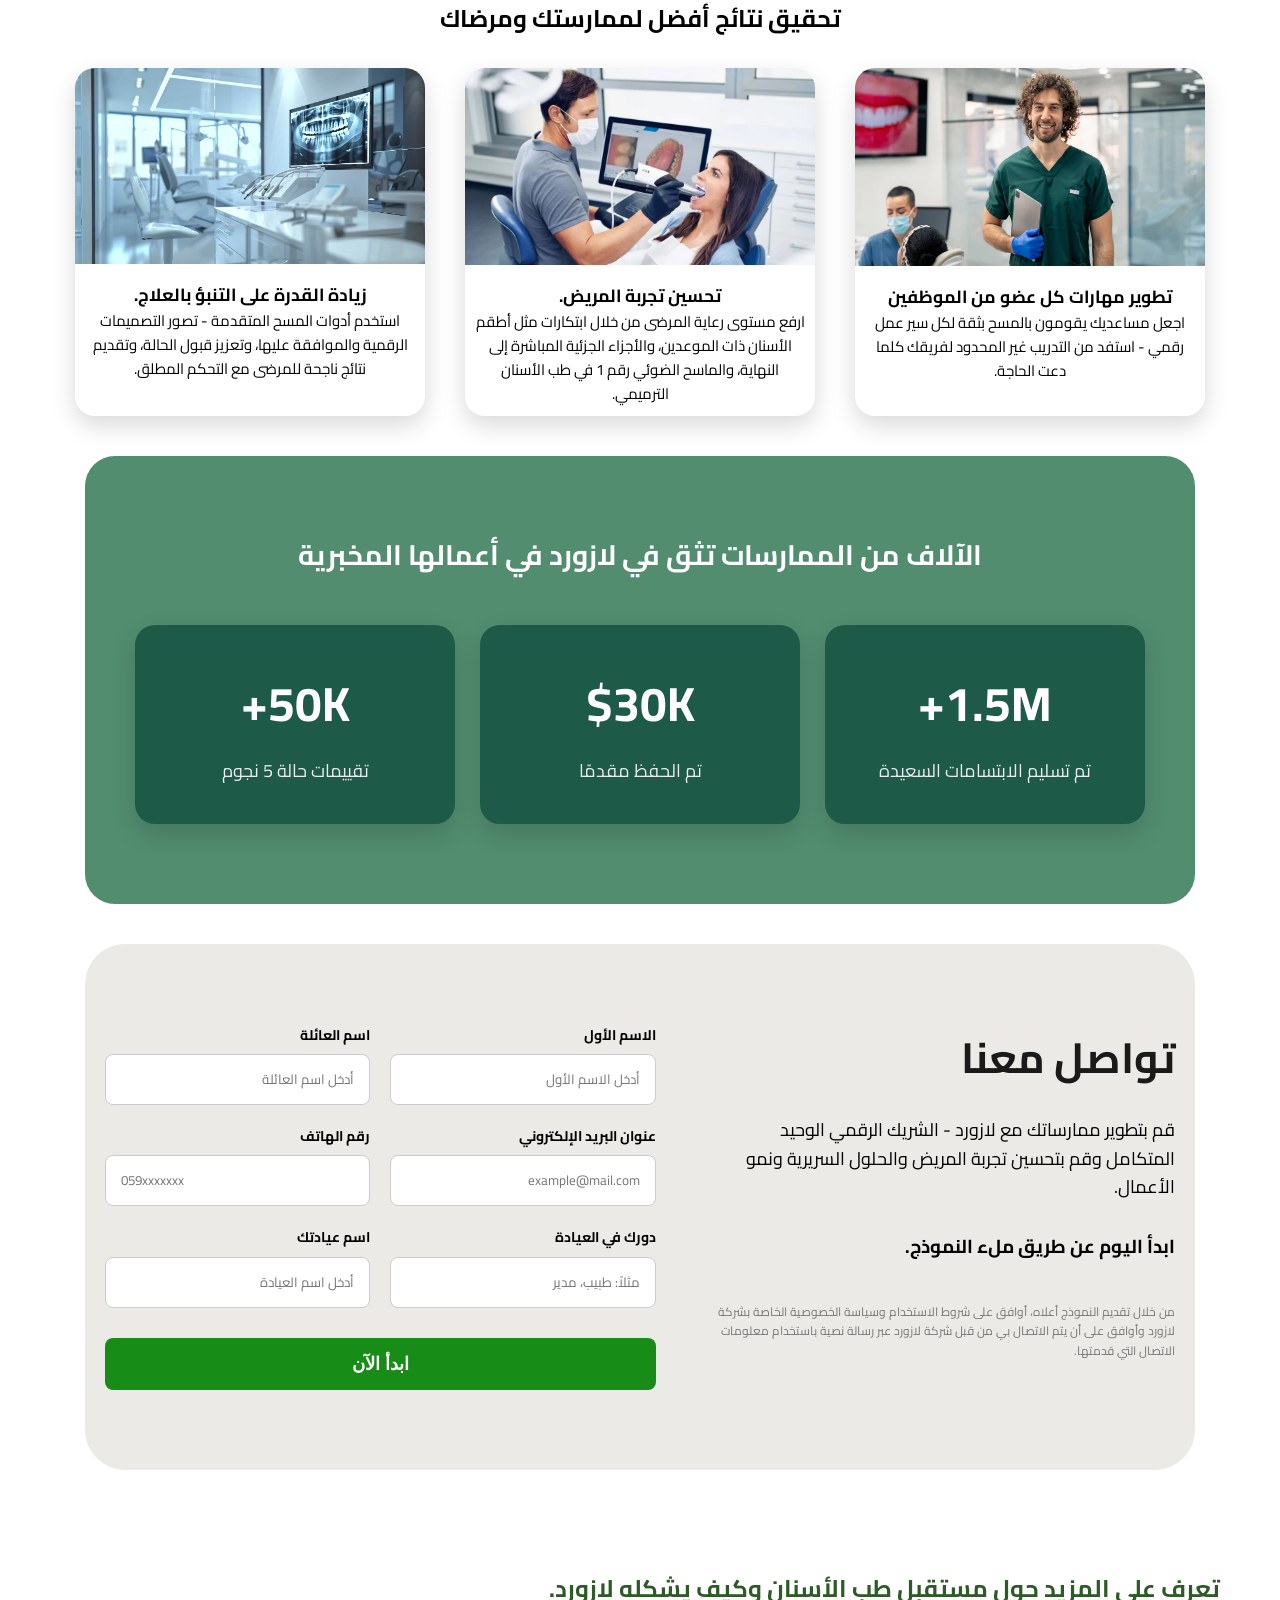
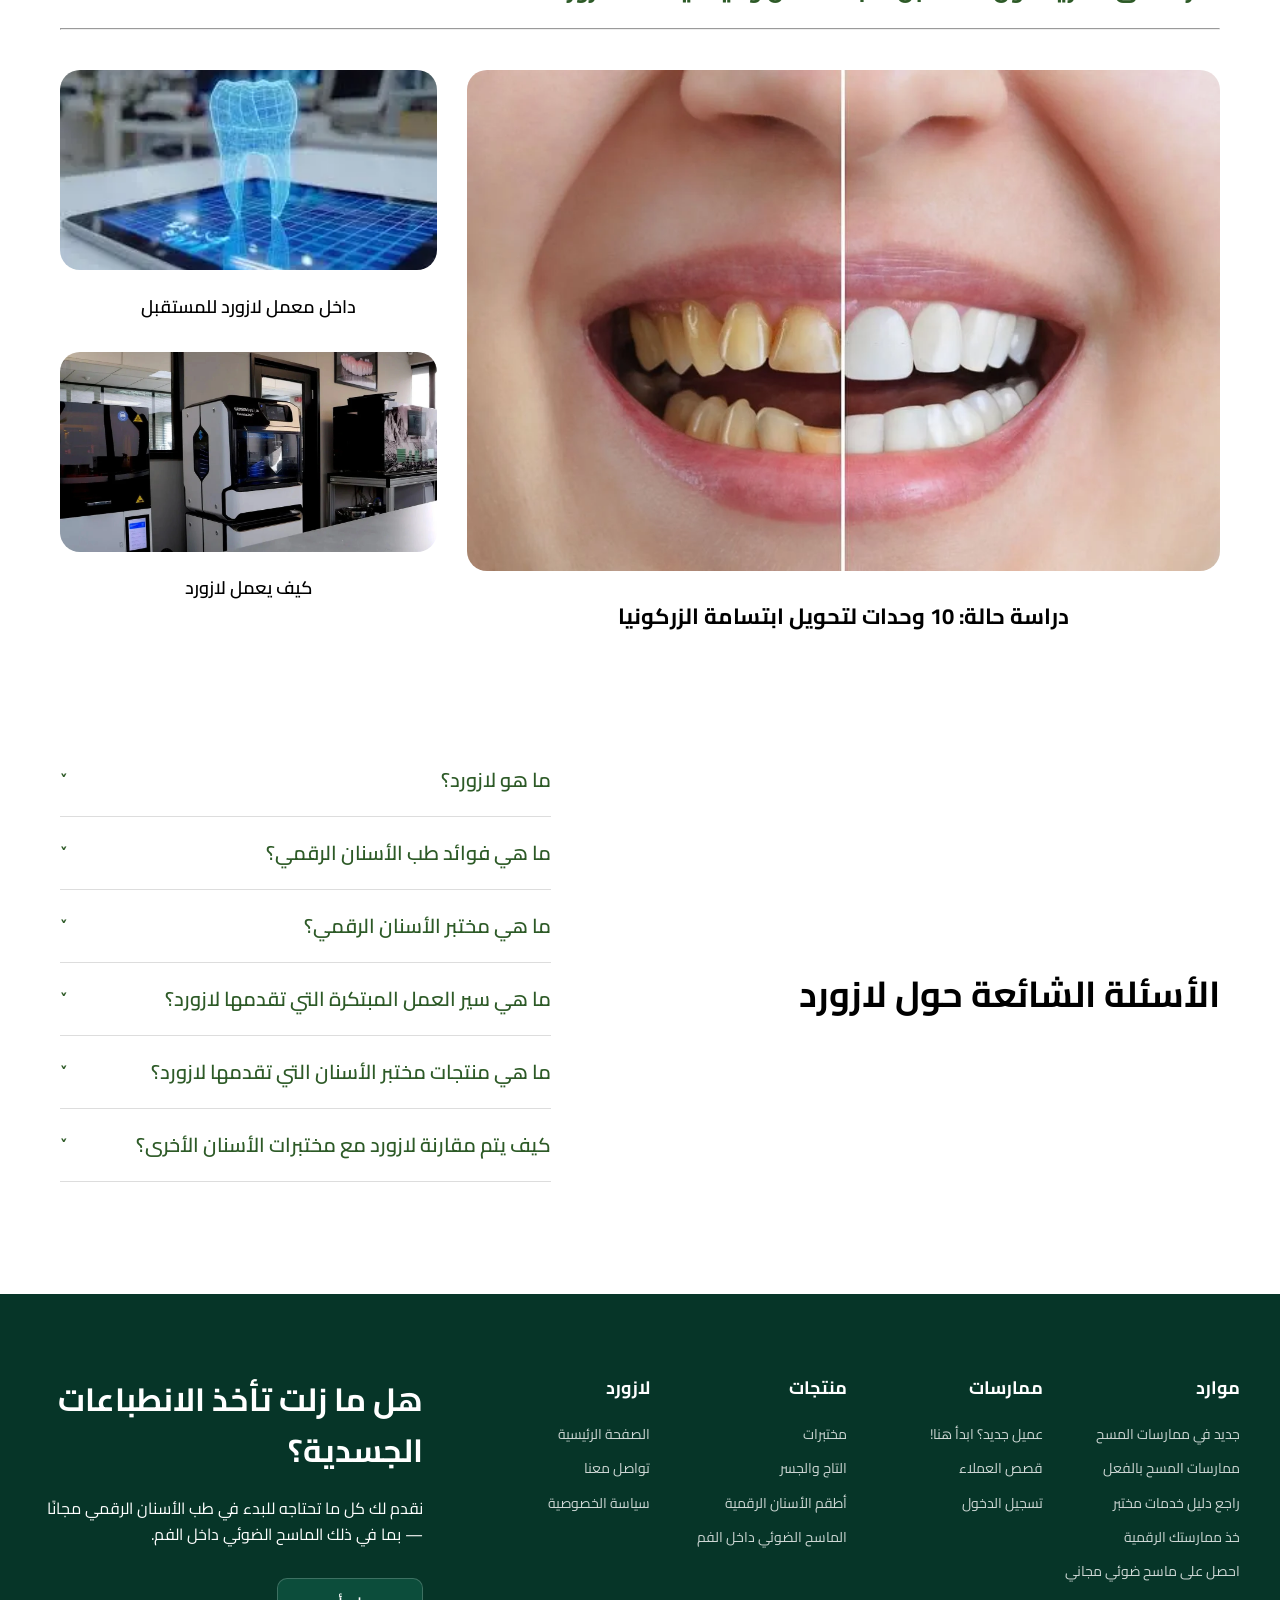
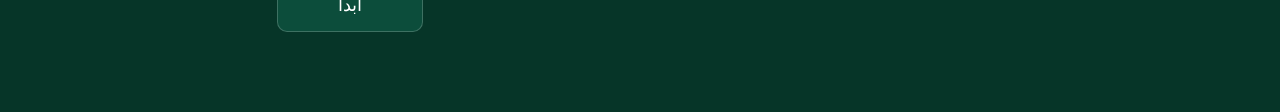
==== commit a1b2980a: "convert images to WebP for better performance" ====
--- a/index.html
+++ b/index.html
@@ -4,7 +4,7 @@
     <meta charset="UTF-8" />
     <meta name="viewport" content="width=device-width, initial-scale=1.0" />
     <title>لازورد - مختبر الأسنان الرقمي</title>
-    <link rel="icon" type="image/png" href="assets/teeth_002.png">
+    <link rel="icon" type="image/png" href="assets/teeth_002.webp" />
     <link rel="stylesheet" href="./styles/style.css" />
   </head>
   <body>
@@ -12,7 +12,7 @@
       <div class="container header-content">
         <h1><a href="./index.html">لازورد</a></h1>
 
-        <nav class="main-nav">
+        <nav class="main-nav" id="mainNav">
           <ul class="nav-links">
             <li><a href="./why_lazord.html">لماذا لازورد</a></li>
             <li><a href="./lab_services.html">خدمات المختبرات</a></li>
@@ -28,13 +28,13 @@
           <button class="start-now btn">ابدأ الان</button>
         </div>
 
-        <button class="menu-toggle">☰</button>
+        <button class="menu-toggle" id="menuBtn">☰</button>
       </div>
     </header>
     <!-----------------Hero Section-------------------->
     <section class="container hero-section">
       <div class="hero-image">
-        <img src="./assets/hero-image.png" alt="Dental Clinic" />
+        <img src="./assets/hero-image.webp" alt="Dental Clinic" />
       </div>
 
       <div class="hero-box">
@@ -65,7 +65,7 @@
         <div class="card">
           <img
             class="image-cardServices"
-            src="./assets/services/digital-dentistry.png"
+            src="./assets/services/digital-dentistry.webp"
             alt=""
           />
           <h3 class="title-card">سير العمل التعاوني</h3>
@@ -78,7 +78,7 @@
         <div class="card">
           <img
             class="image-cardServices"
-            src="./assets/services/dental-prosthetics.jpg"
+            src="./assets/services/dental-prosthetics.webp"
             alt=""
           />
           <h3 class="title-card">المنتجات المبتكرة</h3>
@@ -91,7 +91,7 @@
         <div class="card">
           <img
             class="image-cardServices"
-            src="./assets/services/dental-scanner.png"
+            src="./assets/services/dental-scanner.webp"
             alt=""
           />
           <h3 class="title-card">مختبر رقمي بالكامل</h3>
@@ -104,7 +104,7 @@
         <div class="card">
           <img
             class="image-cardServices"
-            src="./assets/services/customer-support.png"
+            src="./assets/services/customer-support.webp"
             alt=""
           />
           <h3 class="title-card">الخبرة عند الطلب</h3>
@@ -175,7 +175,7 @@
         <div class="product-dental">
           <img
             class="products-image"
-            src="./assets/all-products/zirconia-rowns_1.png"
+            src="./assets/all-products/zirconia-rowns_1.webp"
             alt=""
           />
           <p class="products-text">جزاء مباشرة إلى النهاية</p>
@@ -184,7 +184,7 @@
         <div class="product-dental">
           <img
             class="products-image"
-            src="./assets/all-products/implant-solutions_2.png"
+            src="./assets/all-products/implant-solutions_2.webp"
             alt=""
           />
           <p class="products-text">طقم الأسنان ذو الموعد الثاني</p>
@@ -193,7 +193,7 @@
         <div class="product-dental">
           <img
             class="products-image"
-            src="./assets/all-products/two-appointment-denture_3.png"
+            src="./assets/all-products/two-appointment-denture_3.webp"
             alt=""
           />
           <p class="products-text">حلول زراعة الأسنان الشاملة</p>
@@ -202,7 +202,7 @@
         <div class="product-dental">
           <img
             class="products-image"
-            src="./assets/all-products/direct-to-end-parts-4.png"
+            src="./assets/all-products/direct-to-end-parts-4.webp"
             alt=""
           />
           <p class="products-text">تيجان الزركونيا لمدة 5 أيام</p>
@@ -211,7 +211,7 @@
         <div class="product-dental">
           <img
             class="products-image"
-            src="./assets/all-products/clear-aligner-5.png"
+            src="./assets/all-products/clear-aligner-5.webp"
             alt=""
           />
           <p class="products-text">أجهزة علاج انقطاع التنفس أثناء النوم</p>
@@ -220,7 +220,7 @@
         <div class="product-dental">
           <img
             class="products-image"
-            src="./assets/all-products/sleep-apnea-appliances_6.png"
+            src="./assets/all-products/sleep-apnea-appliances_6.webp"
             alt=""
           />
           <p class="products-text">تقويم الأسنان الشفاف</p>
@@ -229,7 +229,7 @@
         <div class="product-dental">
           <img
             class="products-image"
-            src="./assets/all-products/3d-printed-night-guards7.png"
+            src="./assets/all-products/3d-printed-night-guards7.webp"
             alt=""
           />
           <p class="products-text">واقيات ليلية مطبوعة بتقنية ثلاثية الأبعاد</p>
@@ -300,7 +300,7 @@
         </div>
 
         <div class="transformation-image">
-          <img src="./assets/image-1.png" alt="طبيب يراجع أشعة رقمية" />
+          <img src="./assets/image-1.webp" alt="طبيب يراجع أشعة رقمية" />
         </div>
       </div>
     </section>
@@ -310,7 +310,7 @@
 
       <div class="container-results">
         <div class="results">
-          <img class="results-image" src="./assets/image-4.png" alt="" />
+          <img class="results-image" src="./assets/image-4.webp" alt="" />
 
           <div class="better-results-text">
             <h3 class="">تطوير مهارات كل عضو من الموظفين</h3>
@@ -322,7 +322,7 @@
         </div>
 
         <div class="results">
-          <img class="results-image" src="./assets/image-2.png" alt="" />
+          <img class="results-image" src="./assets/image-2.webp" alt="" />
 
           <div class="better-results-text">
             <h3>تحسين تجربة المريض.</h3>
@@ -335,7 +335,7 @@
         </div>
 
         <div class="results">
-          <img class="results-image" src="./assets/image-1.png" alt="" />
+          <img class="results-image" src="./assets/image-1.webp" alt="" />
 
           <div class="better-results-text">
             <h3>زيادة القدرة على التنبؤ بالعلاج.</h3>
@@ -435,7 +435,7 @@
         <div class="case-study-card">
           <div class="image-wrapper">
             <img
-              src="./assets/Dental-before-and-after.jpg"
+              src="./assets/Dental-before-and-after.webp"
               alt="10 Unit Zirconia Transformation"
             />
           </div>
@@ -445,14 +445,14 @@
         <div class="side-articles">
           <div class="article-card">
             <img
-              src="./assets/dental-collaborating.jpg"
+              src="./assets/dental-collaborating.webp"
               alt="Inside Lazord Lab"
             />
             <h4>داخل معمل لازورد للمستقبل</h4>
           </div>
           <div class="article-card">
             <img
-              src="./assets/Bant-Dental-3D-Printer.jpg"
+              src="./assets/Bant-Dental-3D-Printer.webp"
               alt="How Lazord Works"
             />
             <h4>كيف يعمل لازورد</h4>
@@ -558,5 +558,7 @@
         </div>
       </div>
     </footer>
+
+    <script src="./scripts/script.js"></script>
   </body>
 </html>
--- a/styles/style.css
+++ b/styles/style.css
@@ -29,12 +29,14 @@
     display: flex;
     justify-content: space-between;
     align-items: center;
+
 }
 
 nav ul {
     display: flex;
     list-style: none;
     gap: 20px;
+
 }
 
 .btn {
@@ -76,6 +78,7 @@
     display: flex;
     align-items: center;
     gap: 15px;
+
 }
 
 .btn {
@@ -107,6 +110,47 @@
     border: none;
 }
 
+.menu-toggle {
+    cursor: pointer;
+    padding: 5px 10px;
+    border: 1px solid #ddd !important;
+    border-radius: 5px;
+}
+
+@media (max-width: 992px) {
+    .main-nav {
+        display: none;
+        position: absolute;
+        top: 80px;
+        left: 0;
+        right: 0;
+        background: #fff;
+        box-shadow: 0 10px 15px rgba(0, 0, 0, 0.1);
+        padding: 20px;
+        z-index: 1000;
+    }
+
+    .main-nav.active {
+        display: block;
+    }
+
+    .nav-links {
+        flex-direction: column;
+        gap: 15px;
+        display: flex !important;
+    }
+
+    .mobile-only {
+        display: block;
+        margin-top: 10px;
+    }
+
+    .mobile-only .btn {
+        width: 100%;
+        margin-bottom: 10px;
+    }
+}
+
 /*---------------- Hero Section ----------------*/
 .hero-section {
     display: flex;
@@ -196,7 +240,6 @@
     align-items: center;
     line-height: 30px;
     text-align: center;
-
 }
 
 .title-services {
@@ -211,7 +254,6 @@
     justify-content: space-between;
     height: auto;
     gap: 10px;
-
 }
 
 @media (max-width: 800px) {
@@ -256,7 +298,7 @@
     padding-bottom: 20px;
 }
 
-/*------------------Dental Solutions----------------------*/
+/*----------------Dental Solutions-----------------*/
 .dental-solutions {
     display: flex;
     flex-direction: column;
@@ -306,7 +348,7 @@
     color: #fff;
 }
 
-/*-------------------Dlaboratory Products----------------------*/
+/*----------------Dlaboratory Products------------------*/
 .dlaboratory-products {
     display: flex;
     flex-direction: column;
@@ -364,7 +406,7 @@
     height: 50px;
 }
 
-/*-------------------------------------------------------*/
+/*----------------------------------------------------*/
 .transformation-section {
     padding: 60px 20px;
     direction: rtl;
